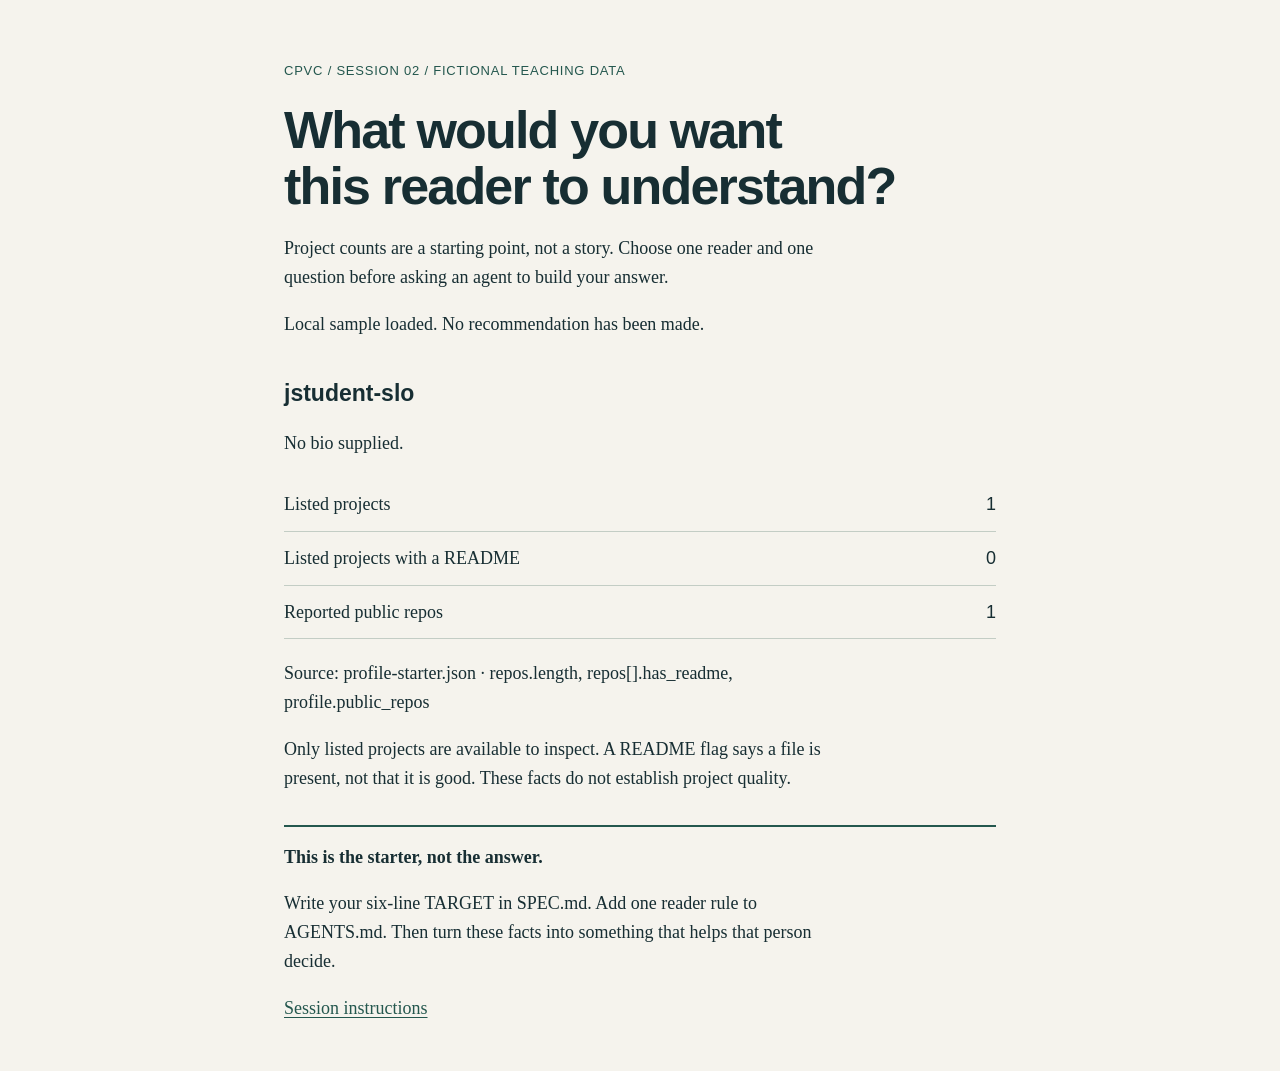
==== index.html @ 213e1510 "Add concise TARGET, standing brief, starter and Friday runbook" ====
<!doctype html>
<html lang="en">
<head>
  <meta charset="utf-8">
  <meta name="viewport" content="width=device-width, initial-scale=1">
  <title>The Understudy | CPVC starter</title>
  <style>
    :root { color-scheme: light; --paper: #f5f3ed; --ink: #172e33; --teal: #24574e; }
    * { box-sizing: border-box; }
    body { margin: 0; background: var(--paper); color: var(--ink); font: 18px/1.6 Georgia, "Times New Roman", serif; }
    main { max-width: 760px; margin: auto; padding: 48px 24px; }
    h1, h2, button, .label { font-family: Arial, sans-serif; }
    h1 { font-size: clamp(32px, 6vw, 52px); line-height: 1.08; letter-spacing: -.035em; margin: 20px 0; }
    h2 { font-size: 23px; margin: 36px 0 8px; }
    .label { color: var(--teal); font-size: 13px; letter-spacing: .06em; }
    p { max-width: 60ch; }
    dl { margin: 20px 0; }
    .row { display: flex; justify-content: space-between; gap: 20px; padding: 12px 0; border-bottom: 1px solid #c3cdc5; }
    dt { flex: 1; }
    dd { margin: 0; font-family: Arial, sans-serif; font-variant-numeric: tabular-nums; }
    button { min-height: 44px; padding: 10px 18px; background: var(--teal); color: white; border: 0; font-size: 16px; cursor: pointer; }
    button:focus-visible, a:focus-visible { outline: 3px solid var(--teal); outline-offset: 4px; }
    button:active { background: var(--ink); }
    a { color: var(--teal); text-underline-offset: 3px; }
    code { overflow-wrap: anywhere; font-size: .9em; }
    .note { border-top: 2px solid var(--teal); margin-top: 32px; padding-top: 16px; }
    [hidden] { display: none !important; }
    @media (max-width: 400px) { main { padding: 28px 20px; } }
  </style>
</head>
<body>
  <main>
    <p class="label">CPVC / SESSION 02 / FICTIONAL TEACHING DATA</p>
    <h1>What would you want<br>this reader to understand?</h1>
    <p>Project counts are a starting point, not a story. Choose one reader and one
      question before asking an agent to build your answer.</p>
    <p id="status" role="status" aria-live="polite">Loading the local sample…</p>
    <button id="retry" type="button" hidden>Try again</button>
    <section id="snapshot" aria-labelledby="name" hidden>
      <h2 id="name"></h2>
      <p id="bio"></p>
      <dl id="stats"></dl>
      <p id="source"></p>
      <p>Only listed projects are available to inspect. A README flag says a file
        is present, not that it is good. These facts do not establish project quality.</p>
    </section>
    <div class="note">
      <strong>This is the starter, not the answer.</strong>
      <p>Write your six-line TARGET in SPEC.md. Add one reader rule to AGENTS.md.
        Then turn these facts into something that helps that person decide.</p>
      <a href="https://github.com/calpolyvibecoding-01/cpvc-02-understudy-template#readme">Session instructions</a>
    </div>
  </main>
  <script>
    // Choose ONE fixture named in SPEC.md. Keep the supplied JSON files unchanged.
    const PROFILE = 'profile-starter.json';
    const status = document.getElementById('status');
    const retry = document.getElementById('retry');
    const snapshot = document.getElementById('snapshot');

    async function loadProfile() {
      snapshot.hidden = true;
      retry.hidden = true;
      status.textContent = 'Loading the local sample…';
      try {
        const response = await fetch(PROFILE);
        if (!response.ok) throw new Error('File could not be loaded.');
        const data = await response.json();
        if (!data.profile || !Array.isArray(data.repos) ||
            data.repos.some(repo => !repo || typeof repo.name !== 'string' || typeof repo.has_readme !== 'boolean')) {
          throw new Error('The sample needs a profile and a valid repos list.');
        }
        const rows = [
          ['Listed projects', data.repos.length],
          ['Listed projects with a README', data.repos.filter(repo => repo.has_readme).length],
          ['Reported public repos', data.profile.public_repos ?? 'Not supplied']
        ];
        document.getElementById('name').textContent = data.profile.name || data.profile.login || 'Unnamed profile';
        document.getElementById('bio').textContent = data.profile.bio || 'No bio supplied.';
        const stats = document.getElementById('stats');
        stats.replaceChildren();
        for (const [label, value] of rows) {
          const row = document.createElement('div');
          row.className = 'row';
          const term = document.createElement('dt');
          const detail = document.createElement('dd');
          term.textContent = label;
          detail.textContent = String(value);
          row.append(term, detail);
          stats.append(row);
        }
        document.getElementById('source').textContent = 'Source: ' + PROFILE + ' · repos.length, repos[].has_readme, profile.public_repos';
        snapshot.hidden = false;
        status.textContent = data.repos.length ? 'Local sample loaded. No recommendation has been made.' : 'No listed projects. There is nothing to compare. Choose another supplied file in PROFILE and reload.';
      } catch (error) {
        status.textContent = 'Could not read the sample. Check the PROFILE filename and JSON, then try again. Use GitHub Pages or a local web server, not a double-clicked file.';
        retry.hidden = false;
      }
    }
    retry.addEventListener('click', loadProfile);
    loadProfile();
    // Open-build test: use a nonexistent filename, inspect the message, then
    // RESTORE PROFILE and reload successfully before reviewing and merging.
  </script>
</body>
</html>
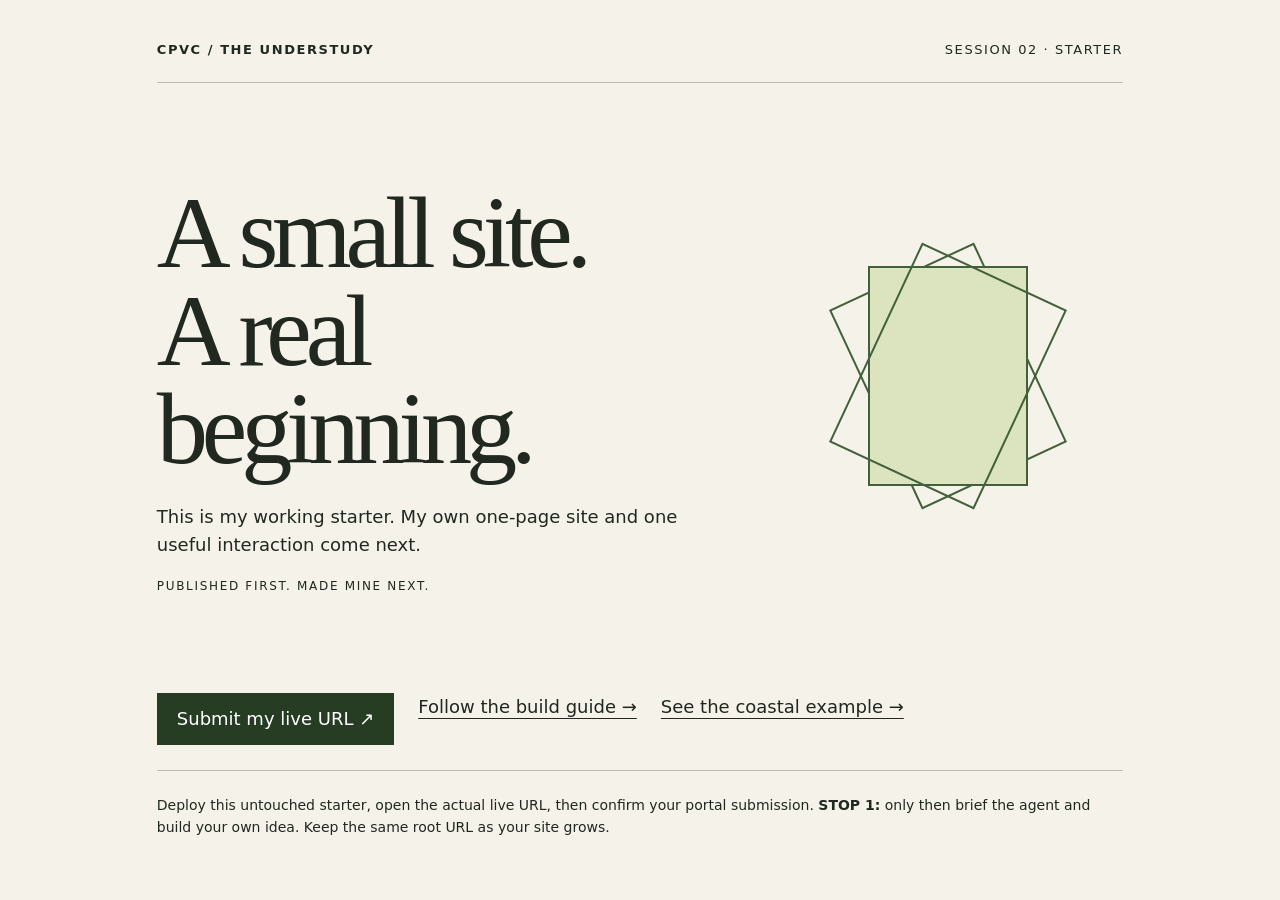
==== commit 0e63791b: "Build neutral Understudy starter and scoped SLO COAST demo" ====
--- a/index.html
+++ b/index.html
@@ -1,106 +1,3 @@
-<!doctype html>
-<html lang="en">
-<head>
-  <meta charset="utf-8">
-  <meta name="viewport" content="width=device-width, initial-scale=1">
-  <title>The Understudy | CPVC starter</title>
-  <style>
-    :root { color-scheme: light; --paper: #f5f3ed; --ink: #172e33; --teal: #24574e; }
-    * { box-sizing: border-box; }
-    body { margin: 0; background: var(--paper); color: var(--ink); font: 18px/1.6 Georgia, "Times New Roman", serif; }
-    main { max-width: 760px; margin: auto; padding: 48px 24px; }
-    h1, h2, button, .label { font-family: Arial, sans-serif; }
-    h1 { font-size: clamp(32px, 6vw, 52px); line-height: 1.08; letter-spacing: -.035em; margin: 20px 0; }
-    h2 { font-size: 23px; margin: 36px 0 8px; }
-    .label { color: var(--teal); font-size: 13px; letter-spacing: .06em; }
-    p { max-width: 60ch; }
-    dl { margin: 20px 0; }
-    .row { display: flex; justify-content: space-between; gap: 20px; padding: 12px 0; border-bottom: 1px solid #c3cdc5; }
-    dt { flex: 1; }
-    dd { margin: 0; font-family: Arial, sans-serif; font-variant-numeric: tabular-nums; }
-    button { min-height: 44px; padding: 10px 18px; background: var(--teal); color: white; border: 0; font-size: 16px; cursor: pointer; }
-    button:focus-visible, a:focus-visible { outline: 3px solid var(--teal); outline-offset: 4px; }
-    button:active { background: var(--ink); }
-    a { color: var(--teal); text-underline-offset: 3px; }
-    code { overflow-wrap: anywhere; font-size: .9em; }
-    .note { border-top: 2px solid var(--teal); margin-top: 32px; padding-top: 16px; }
-    [hidden] { display: none !important; }
-    @media (max-width: 400px) { main { padding: 28px 20px; } }
-  </style>
-</head>
-<body>
-  <main>
-    <p class="label">CPVC / SESSION 02 / FICTIONAL TEACHING DATA</p>
-    <h1>What would you want<br>this reader to understand?</h1>
-    <p>Project counts are a starting point, not a story. Choose one reader and one
-      question before asking an agent to build your answer.</p>
-    <p id="status" role="status" aria-live="polite">Loading the local sample…</p>
-    <button id="retry" type="button" hidden>Try again</button>
-    <section id="snapshot" aria-labelledby="name" hidden>
-      <h2 id="name"></h2>
-      <p id="bio"></p>
-      <dl id="stats"></dl>
-      <p id="source"></p>
-      <p>Only listed projects are available to inspect. A README flag says a file
-        is present, not that it is good. These facts do not establish project quality.</p>
-    </section>
-    <div class="note">
-      <strong>This is the starter, not the answer.</strong>
-      <p>Write your six-line TARGET in SPEC.md. Add one reader rule to AGENTS.md.
-        Then turn these facts into something that helps that person decide.</p>
-      <a href="https://github.com/calpolyvibecoding-01/cpvc-02-understudy-template#readme">Session instructions</a>
-    </div>
-  </main>
-  <script>
-    // Choose ONE fixture named in SPEC.md. Keep the supplied JSON files unchanged.
-    const PROFILE = 'profile-starter.json';
-    const status = document.getElementById('status');
-    const retry = document.getElementById('retry');
-    const snapshot = document.getElementById('snapshot');
-
-    async function loadProfile() {
-      snapshot.hidden = true;
-      retry.hidden = true;
-      status.textContent = 'Loading the local sample…';
-      try {
-        const response = await fetch(PROFILE);
-        if (!response.ok) throw new Error('File could not be loaded.');
-        const data = await response.json();
-        if (!data.profile || !Array.isArray(data.repos) ||
-            data.repos.some(repo => !repo || typeof repo.name !== 'string' || typeof repo.has_readme !== 'boolean')) {
-          throw new Error('The sample needs a profile and a valid repos list.');
-        }
-        const rows = [
-          ['Listed projects', data.repos.length],
-          ['Listed projects with a README', data.repos.filter(repo => repo.has_readme).length],
-          ['Reported public repos', data.profile.public_repos ?? 'Not supplied']
-        ];
-        document.getElementById('name').textContent = data.profile.name || data.profile.login || 'Unnamed profile';
-        document.getElementById('bio').textContent = data.profile.bio || 'No bio supplied.';
-        const stats = document.getElementById('stats');
-        stats.replaceChildren();
-        for (const [label, value] of rows) {
-          const row = document.createElement('div');
-          row.className = 'row';
-          const term = document.createElement('dt');
-          const detail = document.createElement('dd');
-          term.textContent = label;
-          detail.textContent = String(value);
-          row.append(term, detail);
-          stats.append(row);
-        }
-        document.getElementById('source').textContent = 'Source: ' + PROFILE + ' · repos.length, repos[].has_readme, profile.public_repos';
-        snapshot.hidden = false;
-        status.textContent = data.repos.length ? 'Local sample loaded. No recommendation has been made.' : 'No listed projects. There is nothing to compare. Choose another supplied file in PROFILE and reload.';
-      } catch (error) {
-        status.textContent = 'Could not read the sample. Check the PROFILE filename and JSON, then try again. Use GitHub Pages or a local web server, not a double-clicked file.';
-        retry.hidden = false;
-      }
-    }
-    retry.addEventListener('click', loadProfile);
-    loadProfile();
-    // Open-build test: use a nonexistent filename, inspect the message, then
-    // RESTORE PROFILE and reload successfully before reviewing and merging.
-  </script>
-</body>
-</html>
+<!doctype html><html lang="en"><meta charset="utf-8"><meta name="viewport" content="width=device-width,initial-scale=1"><title>My next idea · The Understudy</title>
+<style>*{box-sizing:border-box}body{margin:0;background:#f5f2e9;color:#20281f;font:18px/1.55 system-ui,sans-serif}main{max-width:1120px;margin:auto;padding:40px 6vw}header{display:flex;justify-content:space-between;border-bottom:1px solid #b8bcae;padding-bottom:22px;font-size:13px;letter-spacing:.12em;text-transform:uppercase}.stage{display:grid;grid-template-columns:1.5fr 1fr;gap:7vw;align-items:center;min-height:65vh}h1{font-family:Georgia,serif;font-weight:400;font-size:clamp(60px,8vw,112px);letter-spacing:-.06em;line-height:.96;margin:40px 0 25px}p{max-width:530px}.eyebrow{font-size:12px;letter-spacing:.14em;text-transform:uppercase}.mark{height:280px;position:relative;display:grid;place-items:center}.mark span{position:absolute;width:160px;height:220px;border:2px solid #42613b;transform:rotate(var(--r));transition:transform .5s}.mark span:nth-child(1){--r:-25deg}.mark span:nth-child(2){--r:0deg;background:#dbe4be}.mark span:nth-child(3){--r:25deg}.mark:hover span{transform:rotate(calc(var(--r) * 1.3))}a{color:inherit;text-underline-offset:5px}.links{display:flex;flex-wrap:wrap;gap:24px;padding:25px 0}.primary{background:#263d24;color:#fff;padding:12px 20px;text-decoration:none}footer{border-top:1px solid #b8bcae;padding-top:24px;font-size:14px}a:focus-visible{outline:3px solid #a54919;outline-offset:5px}@media(max-width:650px){.stage{display:block;min-height:0}.mark{height:170px;margin:30px 0}.mark span{width:100px;height:140px}header{gap:20px}main{padding:25px 7vw}}@media(prefers-reduced-motion:reduce){.mark span{transition:none}.mark:hover span{transform:rotate(var(--r))}}</style>
+<main><header><b>CPVC / The Understudy</b><span>Session 02 · Starter</span></header><section class="stage"><div><h1>A small site.<br>A real beginning.</h1><p>This is my working starter. My own one-page site and one useful interaction come next.</p><p class="eyebrow">Published first. Made mine next.</p></div><div class="mark" aria-hidden="true"><span></span><span></span><span></span></div></section><div class="links"><a class="primary" href="https://calpolyvibecoding.com/portal">Submit my live URL ↗</a><a href="README.md">Follow the build guide →</a><a href="examples/coast/">See the coastal example →</a></div><footer>Deploy this untouched starter, open the actual live URL, then confirm your portal submission. <strong>STOP 1:</strong> only then brief the agent and build your own idea. Keep the same root URL as your site grows.</footer></main></html>
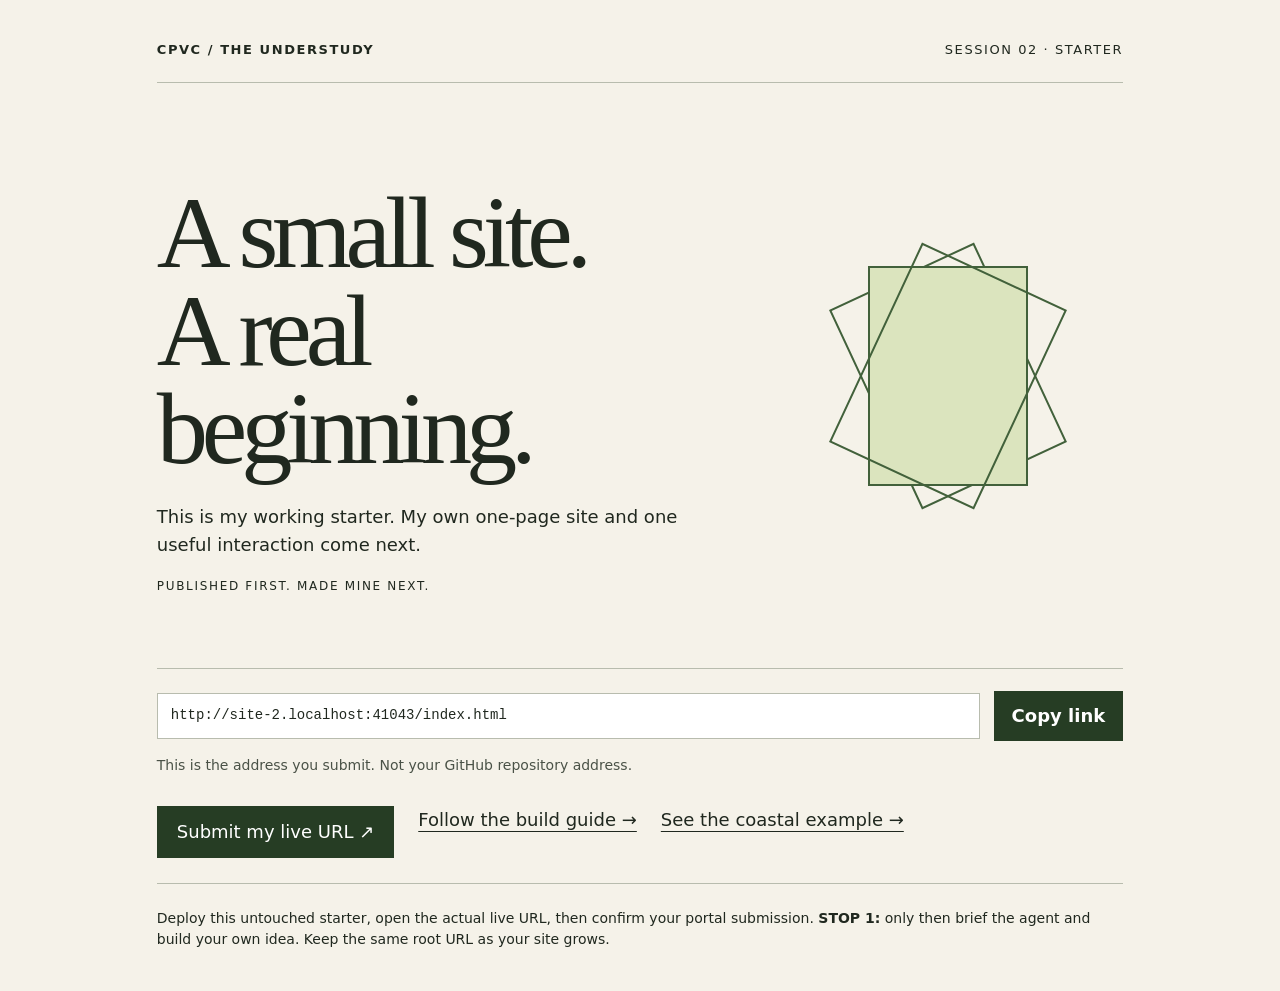
==== commit 85951ebc: "Update starter files for seaside review" ====
--- a/index.html
+++ b/index.html
@@ -1,3 +1,24 @@
 <!doctype html><html lang="en"><meta charset="utf-8"><meta name="viewport" content="width=device-width,initial-scale=1"><title>My next idea · The Understudy</title>
-<style>*{box-sizing:border-box}body{margin:0;background:#f5f2e9;color:#20281f;font:18px/1.55 system-ui,sans-serif}main{max-width:1120px;margin:auto;padding:40px 6vw}header{display:flex;justify-content:space-between;border-bottom:1px solid #b8bcae;padding-bottom:22px;font-size:13px;letter-spacing:.12em;text-transform:uppercase}.stage{display:grid;grid-template-columns:1.5fr 1fr;gap:7vw;align-items:center;min-height:65vh}h1{font-family:Georgia,serif;font-weight:400;font-size:clamp(60px,8vw,112px);letter-spacing:-.06em;line-height:.96;margin:40px 0 25px}p{max-width:530px}.eyebrow{font-size:12px;letter-spacing:.14em;text-transform:uppercase}.mark{height:280px;position:relative;display:grid;place-items:center}.mark span{position:absolute;width:160px;height:220px;border:2px solid #42613b;transform:rotate(var(--r));transition:transform .5s}.mark span:nth-child(1){--r:-25deg}.mark span:nth-child(2){--r:0deg;background:#dbe4be}.mark span:nth-child(3){--r:25deg}.mark:hover span{transform:rotate(calc(var(--r) * 1.3))}a{color:inherit;text-underline-offset:5px}.links{display:flex;flex-wrap:wrap;gap:24px;padding:25px 0}.primary{background:#263d24;color:#fff;padding:12px 20px;text-decoration:none}footer{border-top:1px solid #b8bcae;padding-top:24px;font-size:14px}a:focus-visible{outline:3px solid #a54919;outline-offset:5px}@media(max-width:650px){.stage{display:block;min-height:0}.mark{height:170px;margin:30px 0}.mark span{width:100px;height:140px}header{gap:20px}main{padding:25px 7vw}}@media(prefers-reduced-motion:reduce){.mark span{transition:none}.mark:hover span{transform:rotate(var(--r))}}</style>
-<main><header><b>CPVC / The Understudy</b><span>Session 02 · Starter</span></header><section class="stage"><div><h1>A small site.<br>A real beginning.</h1><p>This is my working starter. My own one-page site and one useful interaction come next.</p><p class="eyebrow">Published first. Made mine next.</p></div><div class="mark" aria-hidden="true"><span></span><span></span><span></span></div></section><div class="links"><a class="primary" href="https://calpolyvibecoding.com/portal">Submit my live URL ↗</a><a href="README.md">Follow the build guide →</a><a href="examples/coast/">See the coastal example →</a></div><footer>Deploy this untouched starter, open the actual live URL, then confirm your portal submission. <strong>STOP 1:</strong> only then brief the agent and build your own idea. Keep the same root URL as your site grows.</footer></main></html>
+<style>*{box-sizing:border-box}body{margin:0;background:#f5f2e9;color:#20281f;font:18px/1.55 system-ui,sans-serif}main{max-width:1120px;margin:auto;padding:40px 6vw}header{display:flex;justify-content:space-between;border-bottom:1px solid #b8bcae;padding-bottom:22px;font-size:13px;letter-spacing:.12em;text-transform:uppercase}.stage{display:grid;grid-template-columns:1.5fr 1fr;gap:7vw;align-items:center;min-height:65vh}h1{font-family:Georgia,serif;font-weight:400;font-size:clamp(60px,8vw,112px);letter-spacing:-.06em;line-height:.96;margin:40px 0 25px}p{max-width:530px}.eyebrow{font-size:12px;letter-spacing:.14em;text-transform:uppercase}.mark{height:280px;position:relative;display:grid;place-items:center}.mark span{position:absolute;width:160px;height:220px;border:2px solid #42613b;transform:rotate(var(--r));transition:transform .5s}.mark span:nth-child(1){--r:-25deg}.mark span:nth-child(2){--r:0deg;background:#dbe4be}.mark span:nth-child(3){--r:25deg}.mark:hover span{transform:rotate(calc(var(--r) * 1.3))}a{color:inherit;text-underline-offset:5px}.links{display:flex;flex-wrap:wrap;gap:24px;padding:25px 0}.primary{background:#263d24;color:#fff;padding:12px 20px;text-decoration:none}footer{border-top:1px solid #b8bcae;padding-top:24px;font-size:14px}a:focus-visible{outline:3px solid #a54919;outline-offset:5px}@media(max-width:650px){.stage{display:block;min-height:0}.mark{height:170px;margin:30px 0}.mark span{width:100px;height:140px}header{gap:20px}main{padding:25px 7vw}}@media(prefers-reduced-motion:reduce){.mark span{transition:none}.mark:hover span{transform:rotate(var(--r))}}.live{border-top:1px solid #b8bcae;padding:22px 0 4px;display:flex;flex-wrap:wrap;gap:14px;align-items:center}.live code{flex:1 1 300px;min-width:0;background:#fff;border:1px solid #b8bcae;padding:11px 13px;font-size:14px;overflow-wrap:anywhere}.live button{min-height:44px;padding:11px 18px;font:inherit;font-weight:600;color:#fff;background:#263d24;border:0;cursor:pointer}.live button:focus-visible{outline:3px solid #a54919;outline-offset:5px}.live small{flex-basis:100%;font-size:14px;color:#4a5247}</style>
+<main><header><b>CPVC / The Understudy</b><span>Session 02 · Starter</span></header><section class="stage"><div><h1>A small site.<br>A real beginning.</h1><p>This is my working starter. My own one-page site and one useful interaction come next.</p><p class="eyebrow">Published first. Made mine next.</p></div><div class="mark" aria-hidden="true"><span></span><span></span><span></span></div></section><div class="live"><code id="liveurl">Open this page over http:// or https:// to see its address.</code><button id="copy" type="button">Copy link</button><small id="copyhint">This is the address you submit. Not your GitHub repository address.</small></div><div class="links"><a class="primary" href="https://calpolyvibecoding.com/portal">Submit my live URL ↗</a><a id="guide" href="https://github.com/calpolyvibecoding-01/cpvc-02-understudy-template#readme">Follow the build guide →</a><a href="examples/coast/">See the coastal example →</a></div><footer>Deploy this untouched starter, open the actual live URL, then confirm your portal submission. <strong>STOP 1:</strong> only then brief the agent and build your own idea. Keep the same root URL as your site grows.</footer></main>
+<script>
+(function(){
+  var box=document.getElementById('liveurl'),btn=document.getElementById('copy'),
+      hint=document.getElementById('copyhint'),guide=document.getElementById('guide');
+  var web=location.protocol==='http:'||location.protocol==='https:';
+  var url=web?location.origin+location.pathname:'';
+  if(web){box.textContent=url;}else{btn.hidden=true;hint.textContent='You are viewing this file directly. Publish it with GitHub Pages to get a real address.';}
+  var host=location.hostname.match(/^([a-z0-9-]+)\.github\.io$/i),
+      repo=location.pathname.split('/').filter(Boolean)[0];
+  if(host&&repo){guide.href='https://github.com/'+host[1]+'/'+repo+'#readme';}
+  btn.addEventListener('click',function(){
+    function pick(){var r=document.createRange();r.selectNodeContents(box);
+      var s=window.getSelection();s.removeAllRanges();s.addRange(r);
+      hint.textContent='Link selected. Press Ctrl+C or Cmd+C to copy it.';}
+    if(navigator.clipboard&&navigator.clipboard.writeText){
+      navigator.clipboard.writeText(url).then(function(){hint.textContent='Copied. Paste it into the Link field in the portal.';},pick);
+    }else{pick();}
+  });
+})();
+</script>
+</html>
